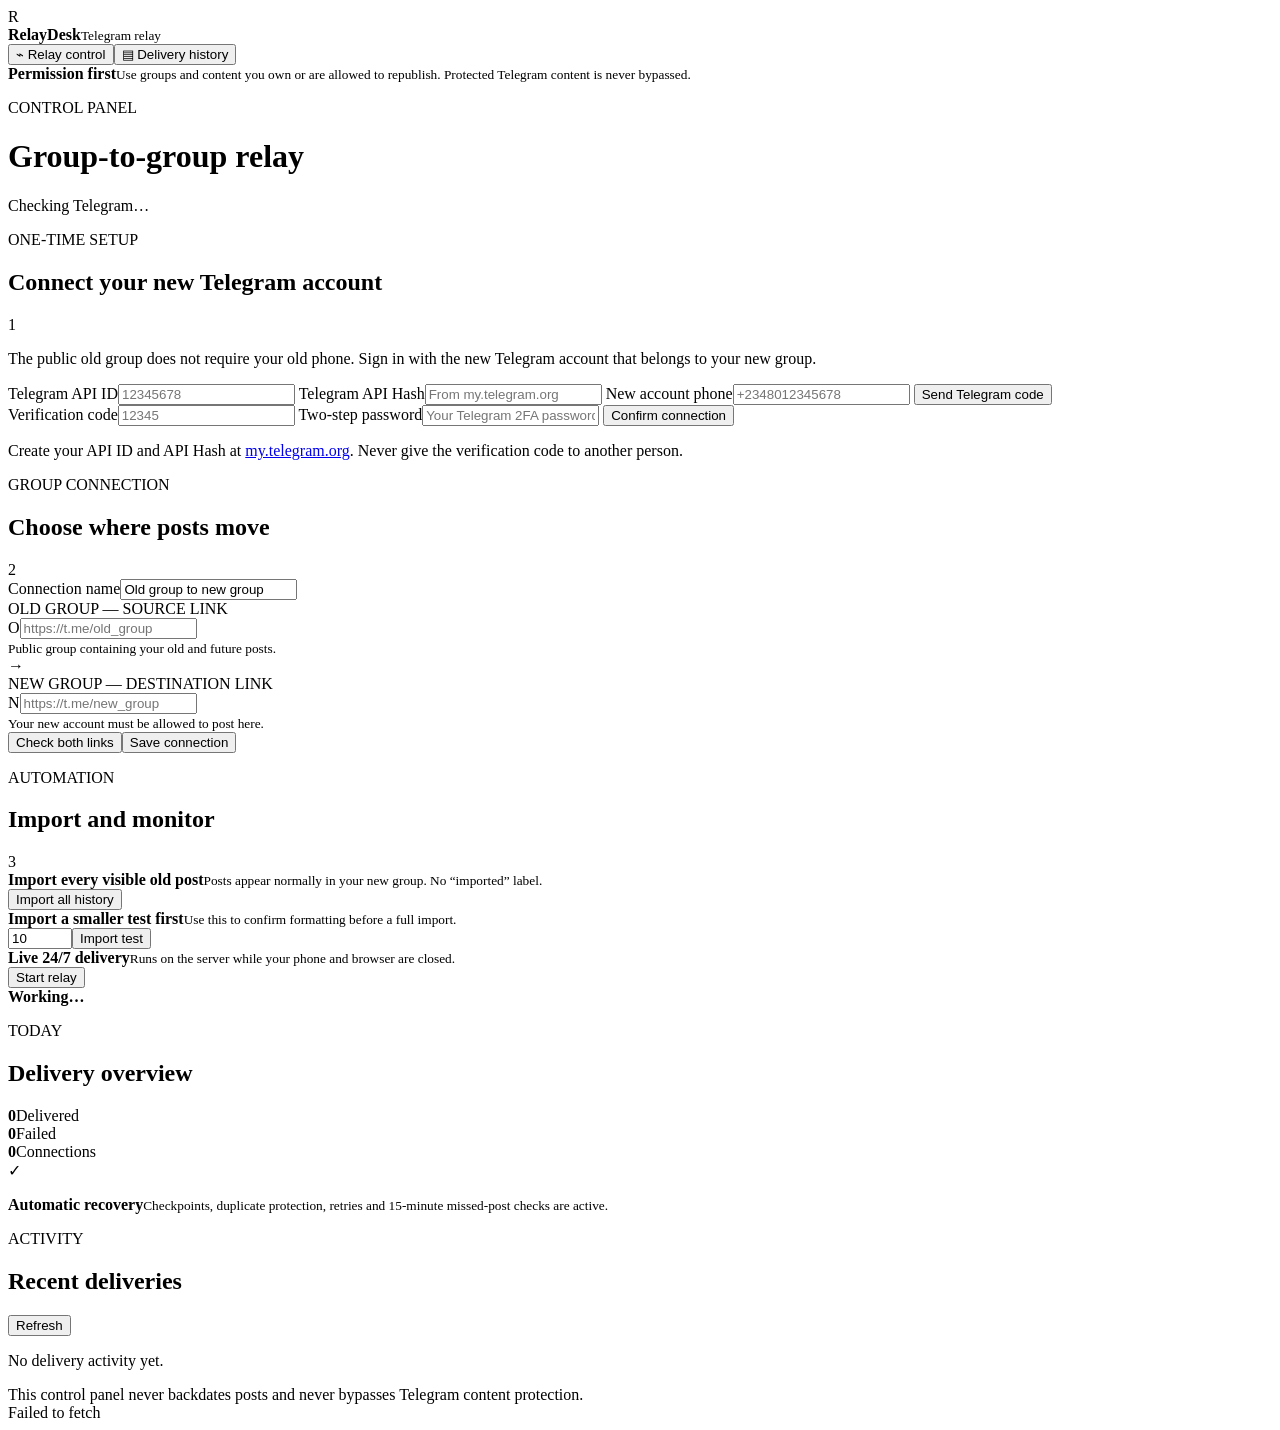
==== RelayDesk-Control-Panel-v1.0.1/index.html @ 2ec5c205 "Create index.html" ====
<!doctype html>
<html lang="en">
<head>
  <meta charset="utf-8">
  <meta name="viewport" content="width=device-width,initial-scale=1">
  <meta name="theme-color" content="#0b1119">
  <title>RelayDesk — Telegram Group Relay</title>
  <link rel="stylesheet" href="./styles.css">
</head>
<body>
  <div class="app">
    <aside>
      <div class="brand"><span>R</span><div><b>RelayDesk</b><small>Telegram relay</small></div></div>
      <nav><button class="active">⌁ Relay control</button><button onclick="document.querySelector('#activity').scrollIntoView()">▤ Delivery history</button></nav>
      <div class="guard"><b>Permission first</b><small>Use groups and content you own or are allowed to republish. Protected Telegram content is never bypassed.</small></div>
    </aside>
    <main>
      <header><div><p class="kicker">CONTROL PANEL</p><h1>Group-to-group relay</h1></div><div id="connectionBadge" class="badge"><i></i><span>Checking Telegram…</span></div></header>

      <section id="telegramSetup" class="card setup">
        <div class="section-head"><div><p class="kicker">ONE-TIME SETUP</p><h2>Connect your new Telegram account</h2></div><span class="number">1</span></div>
        <p class="note">The public old group does not require your old phone. Sign in with the new Telegram account that belongs to your new group.</p>
        <div class="form-grid credentials">
          <label>Telegram API ID<input id="apiId" inputmode="numeric" placeholder="12345678"></label>
          <label>Telegram API Hash<input id="apiHash" type="password" placeholder="From my.telegram.org"></label>
          <label>New account phone<input id="phone" inputmode="tel" placeholder="+2348012345678"></label>
          <button id="sendCode" class="primary">Send Telegram code</button>
        </div>
        <div id="verifyBox" class="verify hidden">
          <label>Verification code<input id="loginCode" inputmode="numeric" placeholder="12345"></label>
          <label id="passwordWrap" class="hidden">Two-step password<input id="twoFactor" type="password" placeholder="Your Telegram 2FA password"></label>
          <button id="confirmCode" class="primary">Confirm connection</button>
        </div>
        <p class="small">Create your API ID and API Hash at <a href="https://my.telegram.org" target="_blank" rel="noreferrer">my.telegram.org</a>. Never give the verification code to another person.</p>
      </section>

      <section class="card route">
        <div class="section-head"><div><p class="kicker">GROUP CONNECTION</p><h2>Choose where posts move</h2></div><span class="number">2</span></div>
        <label>Connection name<input id="relayName" value="Old group to new group"></label>
        <div class="route-grid">
          <div><label>OLD GROUP — SOURCE LINK</label><div class="link-input"><span class="avatar source">O</span><input id="sourceLink" placeholder="https://t.me/old_group"></div><small>Public group containing your old and future posts.</small></div>
          <div class="arrow">→</div>
          <div><label>NEW GROUP — DESTINATION LINK</label><div class="link-input"><span class="avatar destination">N</span><input id="destinationLink" placeholder="https://t.me/new_group"></div><small>Your new account must be allowed to post here.</small></div>
        </div>
        <div class="actions"><button id="checkLinks" class="secondary">Check both links</button><button id="saveRelay" class="primary">Save connection</button></div>
        <div id="pairResult" class="result hidden"></div>
      </section>

      <section class="dashboard-grid">
        <article class="card controls">
          <div class="section-head"><div><p class="kicker">AUTOMATION</p><h2>Import and monitor</h2></div><span class="number">3</span></div>
          <div class="row"><div><b>Import every visible old post</b><small>Posts appear normally in your new group. No “imported” label.</small></div><button id="importAll" class="secondary">Import all history</button></div>
          <div class="row"><div><b>Import a smaller test first</b><small>Use this to confirm formatting before a full import.</small></div><div class="inline"><input id="testCount" type="number" value="10" min="1" max="1000"><button id="importTest" class="secondary">Import test</button></div></div>
          <div class="row final"><div><b>Live 24/7 delivery</b><small>Runs on the server while your phone and browser are closed.</small></div><button id="toggleRelay" class="primary">Start relay</button></div>
          <div id="jobProgress" class="progress hidden"><span></span><b>Working…</b></div>
        </article>

        <article class="card overview">
          <p class="kicker">TODAY</p><h2>Delivery overview</h2>
          <div class="stats"><div><strong id="deliveredCount">0</strong><span>Delivered</span></div><div><strong id="failedCount">0</strong><span>Failed</span></div><div><strong id="relayCount">0</strong><span>Connections</span></div></div>
          <div class="promise"><span>✓</span><p><b>Automatic recovery</b><small>Checkpoints, duplicate protection, retries and 15-minute missed-post checks are active.</small></p></div>
        </article>
      </section>

      <section id="activity" class="card activity"><div class="section-head"><div><p class="kicker">ACTIVITY</p><h2>Recent deliveries</h2></div><button id="refresh" class="secondary">Refresh</button></div><div id="activityList" class="activity-list"><p class="empty">No delivery activity yet.</p></div></section>
      <footer>This control panel never backdates posts and never bypasses Telegram content protection.</footer>
    </main>
  </div>
  <div id="toast" class="toast"></div>
  <script src="./config.js"></script>
  <script src="./app.js"></script>
</body>
</html>
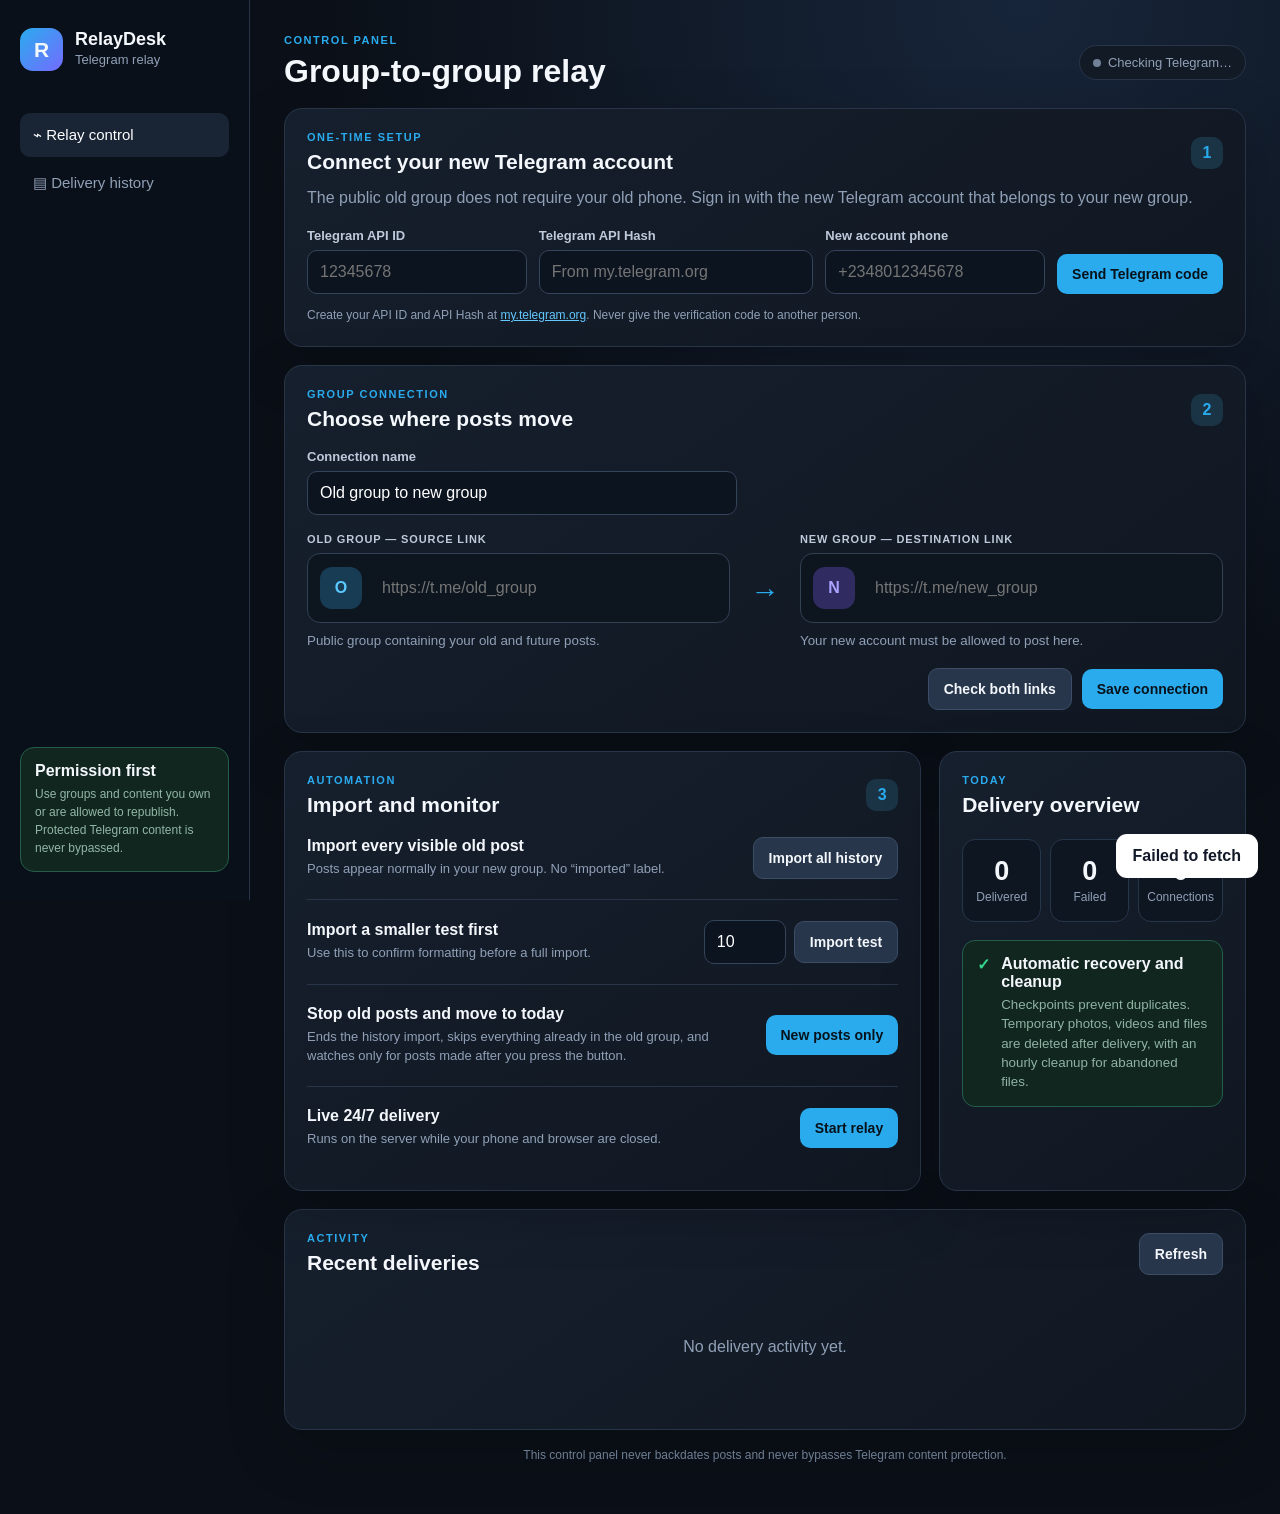
==== commit 11d3c0a9: "Add controls to stop history and monitor new posts" ====
--- a/RelayDesk-Control-Panel-v1.0.1/index.html
+++ b/RelayDesk-Control-Panel-v1.0.1/index.html
@@ -5,7 +5,7 @@
   <meta name="viewport" content="width=device-width,initial-scale=1">
   <meta name="theme-color" content="#0b1119">
   <title>RelayDesk — Telegram Group Relay</title>
-  <link rel="stylesheet" href="./styles.css">
+  <link rel="stylesheet" href="./styles.css?v=1.1.0">
 </head>
 <body>
   <div class="app">
@@ -51,6 +51,7 @@
           <div class="section-head"><div><p class="kicker">AUTOMATION</p><h2>Import and monitor</h2></div><span class="number">3</span></div>
           <div class="row"><div><b>Import every visible old post</b><small>Posts appear normally in your new group. No “imported” label.</small></div><button id="importAll" class="secondary">Import all history</button></div>
           <div class="row"><div><b>Import a smaller test first</b><small>Use this to confirm formatting before a full import.</small></div><div class="inline"><input id="testCount" type="number" value="10" min="1" max="1000"><button id="importTest" class="secondary">Import test</button></div></div>
+          <div class="row"><div><b>Stop old posts and move to today</b><small>Ends the history import, skips everything already in the old group, and watches only for posts made after you press the button.</small></div><div class="inline history-actions"><button id="cancelImport" class="secondary hidden">Stop old-post import</button><button id="newOnly" class="primary">New posts only</button></div></div>
           <div class="row final"><div><b>Live 24/7 delivery</b><small>Runs on the server while your phone and browser are closed.</small></div><button id="toggleRelay" class="primary">Start relay</button></div>
           <div id="jobProgress" class="progress hidden"><span></span><b>Working…</b></div>
         </article>
@@ -58,7 +59,7 @@
         <article class="card overview">
           <p class="kicker">TODAY</p><h2>Delivery overview</h2>
           <div class="stats"><div><strong id="deliveredCount">0</strong><span>Delivered</span></div><div><strong id="failedCount">0</strong><span>Failed</span></div><div><strong id="relayCount">0</strong><span>Connections</span></div></div>
-          <div class="promise"><span>✓</span><p><b>Automatic recovery</b><small>Checkpoints, duplicate protection, retries and 15-minute missed-post checks are active.</small></p></div>
+          <div class="promise"><span>✓</span><p><b>Automatic recovery and cleanup</b><small>Checkpoints prevent duplicates. Temporary photos, videos and files are deleted after delivery, with an hourly cleanup for abandoned files.</small></p></div>
         </article>
       </section>
 
@@ -67,7 +68,7 @@
     </main>
   </div>
   <div id="toast" class="toast"></div>
-  <script src="./config.js"></script>
-  <script src="./app.js"></script>
+  <script src="./config.js?v=1.1.0"></script>
+  <script src="./app.js?v=1.1.0"></script>
 </body>
 </html>
--- a/RelayDesk-Control-Panel-v1.0.1/styles.css
+++ b/RelayDesk-Control-Panel-v1.0.1/styles.css
@@ -0,0 +1 @@
+:root{--bg:#0b1018;--panel:#141c28;--panel2:#101722;--line:#283548;--text:#f4f7fb;--muted:#90a0b7;--blue:#2aabee;--green:#32d58b;--red:#ee7181;--purple:#746cff}*{box-sizing:border-box}html{scroll-behavior:smooth}body{margin:0;background:radial-gradient(circle at 80% 0,#17253a 0,transparent 38%),var(--bg);color:var(--text);font-family:Inter,-apple-system,BlinkMacSystemFont,"Segoe UI",sans-serif;min-height:100vh;font-size:16px}.app{display:grid;grid-template-columns:250px 1fr;min-height:100vh}aside{position:sticky;top:0;height:100vh;border-right:1px solid var(--line);padding:28px 20px;display:flex;flex-direction:column;background:#0b111ad9}.brand{display:flex;gap:12px;align-items:center;margin-bottom:38px}.brand>span{width:43px;height:43px;border-radius:13px;display:grid;place-items:center;background:linear-gradient(135deg,var(--blue),var(--purple));font-size:21px;font-weight:900}.brand div{display:flex;flex-direction:column}.brand b{font-size:18px}.brand small,.note,.small,.row small,.route-grid small{color:var(--muted);line-height:1.5}.brand small{font-size:13px}nav button{display:block;width:100%;border:0;background:transparent;color:var(--muted);font-size:15px;text-align:left;padding:13px;border-radius:10px;margin:4px 0;cursor:pointer}nav button.active,nav button:hover{background:#192435;color:white}.guard{margin-top:auto;border:1px solid #245e4b;background:#11261f;border-radius:14px;padding:14px;display:flex;flex-direction:column}.guard small{font-size:12px;color:#91b6a7;line-height:1.5;margin-top:5px}main{padding:34px;max-width:1400px;width:100%;margin:auto}header,.section-head,.actions,.row{display:flex;justify-content:space-between;align-items:center}.kicker{font-size:11px;letter-spacing:.14em;font-weight:900;color:var(--blue);margin:0 0 7px}h1,h2{margin:0}h1{font-size:32px}h2{font-size:21px}.badge{border:1px solid var(--line);background:#121a25;border-radius:99px;padding:9px 13px;color:var(--muted);font-size:13px}.badge i{display:inline-block;width:8px;height:8px;background:#708198;border-radius:50%;margin-right:7px}.badge.live i{background:var(--green);box-shadow:0 0 0 5px #32d58b18}.card{border:1px solid var(--line);background:linear-gradient(145deg,#161f2d,#101721);border-radius:18px;box-shadow:0 20px 60px #0003;padding:22px;margin-top:18px}.number{width:32px;height:32px;display:grid;place-items:center;border-radius:10px;background:#1a3446;color:var(--blue);font-weight:900}.note{margin:12px 0 18px}.form-grid{display:grid;grid-template-columns:1fr 1.25fr 1fr auto;gap:12px;align-items:end}label{display:block;font-size:13px;font-weight:700;color:#becadb}input{width:100%;margin-top:7px;background:#0c141f;border:1px solid #34445a;border-radius:10px;color:white;font-size:16px;padding:12px;outline:0}input:focus{border-color:var(--blue);box-shadow:0 0 0 3px #2aabee18}.primary,.secondary{border:0;border-radius:10px;padding:12px 15px;font-size:14px;font-weight:850;cursor:pointer;white-space:nowrap}.primary{background:var(--blue);color:#07121b}.primary.danger{background:var(--red);color:white}.secondary{background:#27364b;color:#f4f7fb;border:1px solid #3b4d67}.small{font-size:12px;margin-bottom:0}.small a{color:#63c8ff}.verify{display:grid;grid-template-columns:1fr 1fr auto;gap:12px;align-items:end;padding:15px;margin-top:15px;border-radius:13px;background:#0e1621;border:1px solid #29384c}.hidden{display:none!important}.route>label{max-width:430px;margin-top:18px}.route-grid{display:grid;grid-template-columns:1fr 70px 1fr;align-items:center;margin-top:18px}.route-grid>div>label{font-size:11px;letter-spacing:.08em}.link-input{height:70px;display:flex;align-items:center;gap:12px;padding:12px;margin:8px 0;background:#0d151f;border:1px solid #314055;border-radius:13px}.link-input input{margin:0;border:0;padding:8px;background:transparent;box-shadow:none}.avatar{width:42px;height:42px;border-radius:12px;display:grid;place-items:center;font-weight:900;flex:0 0 auto}.avatar.source{background:#173c53;color:#5bc8ff}.avatar.destination{background:#302c62;color:#aaa3ff}.arrow{text-align:center;color:var(--blue);font-size:29px}.actions{justify-content:flex-end;gap:10px;margin-top:17px}.result{margin-top:14px;border-radius:11px;padding:12px;background:#123128;color:#9defc6}.dashboard-grid{display:grid;grid-template-columns:1.35fr .65fr;gap:18px}.row{padding:20px 0;border-bottom:1px solid var(--line);gap:16px}.row>div:first-child{display:flex;flex-direction:column}.row small{font-size:13px;margin-top:4px}.row.final{border-bottom:0}.inline{display:flex;gap:8px;align-items:center}.inline input{width:82px;margin:0}.history-actions{flex-wrap:wrap;justify-content:flex-end}.stats{display:grid;grid-template-columns:repeat(3,1fr);gap:9px;margin-top:22px}.stats div{background:#0e1621;border:1px solid #26364a;border-radius:13px;padding:16px 8px;text-align:center}.stats strong{display:block;font-size:27px}.stats span{color:var(--muted);font-size:12px}.promise{display:flex;gap:11px;align-items:flex-start;margin-top:18px;background:#10261f;border:1px solid #245e4b;border-radius:13px;padding:14px}.promise>span{color:var(--green);font-weight:900}.promise p{margin:0;display:flex;flex-direction:column}.promise small{color:#8fb2a4;line-height:1.45;margin-top:4px}.progress{min-height:44px;border-radius:11px;background:#111c28;display:flex;align-items:center;gap:10px;padding:11px 13px;margin-top:8px}.progress span{width:17px;height:17px;flex:0 0 auto;border:2px solid #385269;border-top-color:var(--blue);border-radius:50%;animation:spin .7s linear infinite}@keyframes spin{to{transform:rotate(360deg)}}.activity-list{margin-top:12px;max-height:420px;overflow:auto}.activity-item{display:grid;grid-template-columns:42px 1fr auto;gap:11px;align-items:center;padding:12px 2px;border-bottom:1px solid var(--line)}.activity-item .type{width:40px;height:40px;display:grid;place-items:center;background:#1c2b3d;border-radius:11px}.activity-item p{margin:0;display:flex;flex-direction:column}.activity-item small,.empty{color:var(--muted)}.activity-item time{font-size:12px;color:var(--muted)}.activity-item.ok time{color:var(--green)}.activity-item.fail time{color:var(--red)}.empty{text-align:center;padding:35px}.toast{position:fixed;right:22px;bottom:22px;max-width:390px;background:white;color:#111827;border-radius:11px;padding:13px 17px;font-weight:750;opacity:0;transform:translateY(10px);transition:.2s;pointer-events:none;z-index:30}.toast.show{opacity:1;transform:none}footer{text-align:center;color:#6e7e94;font-size:12px;padding:18px}@media(max-width:900px){.app{display:block}aside{display:none}main{padding:20px 14px}header{align-items:flex-end;gap:12px}h1{font-size:27px}.form-grid,.verify{grid-template-columns:1fr}.route-grid{grid-template-columns:1fr}.arrow{transform:rotate(90deg);height:36px}.dashboard-grid{grid-template-columns:1fr}.row{align-items:flex-start;flex-direction:column}.row>button,.row>.inline{width:100%}.row>.inline button{flex:1}.actions{flex-wrap:wrap}.actions button{flex:1}.card{padding:18px}.badge{font-size:12px}.credentials button{width:100%}}
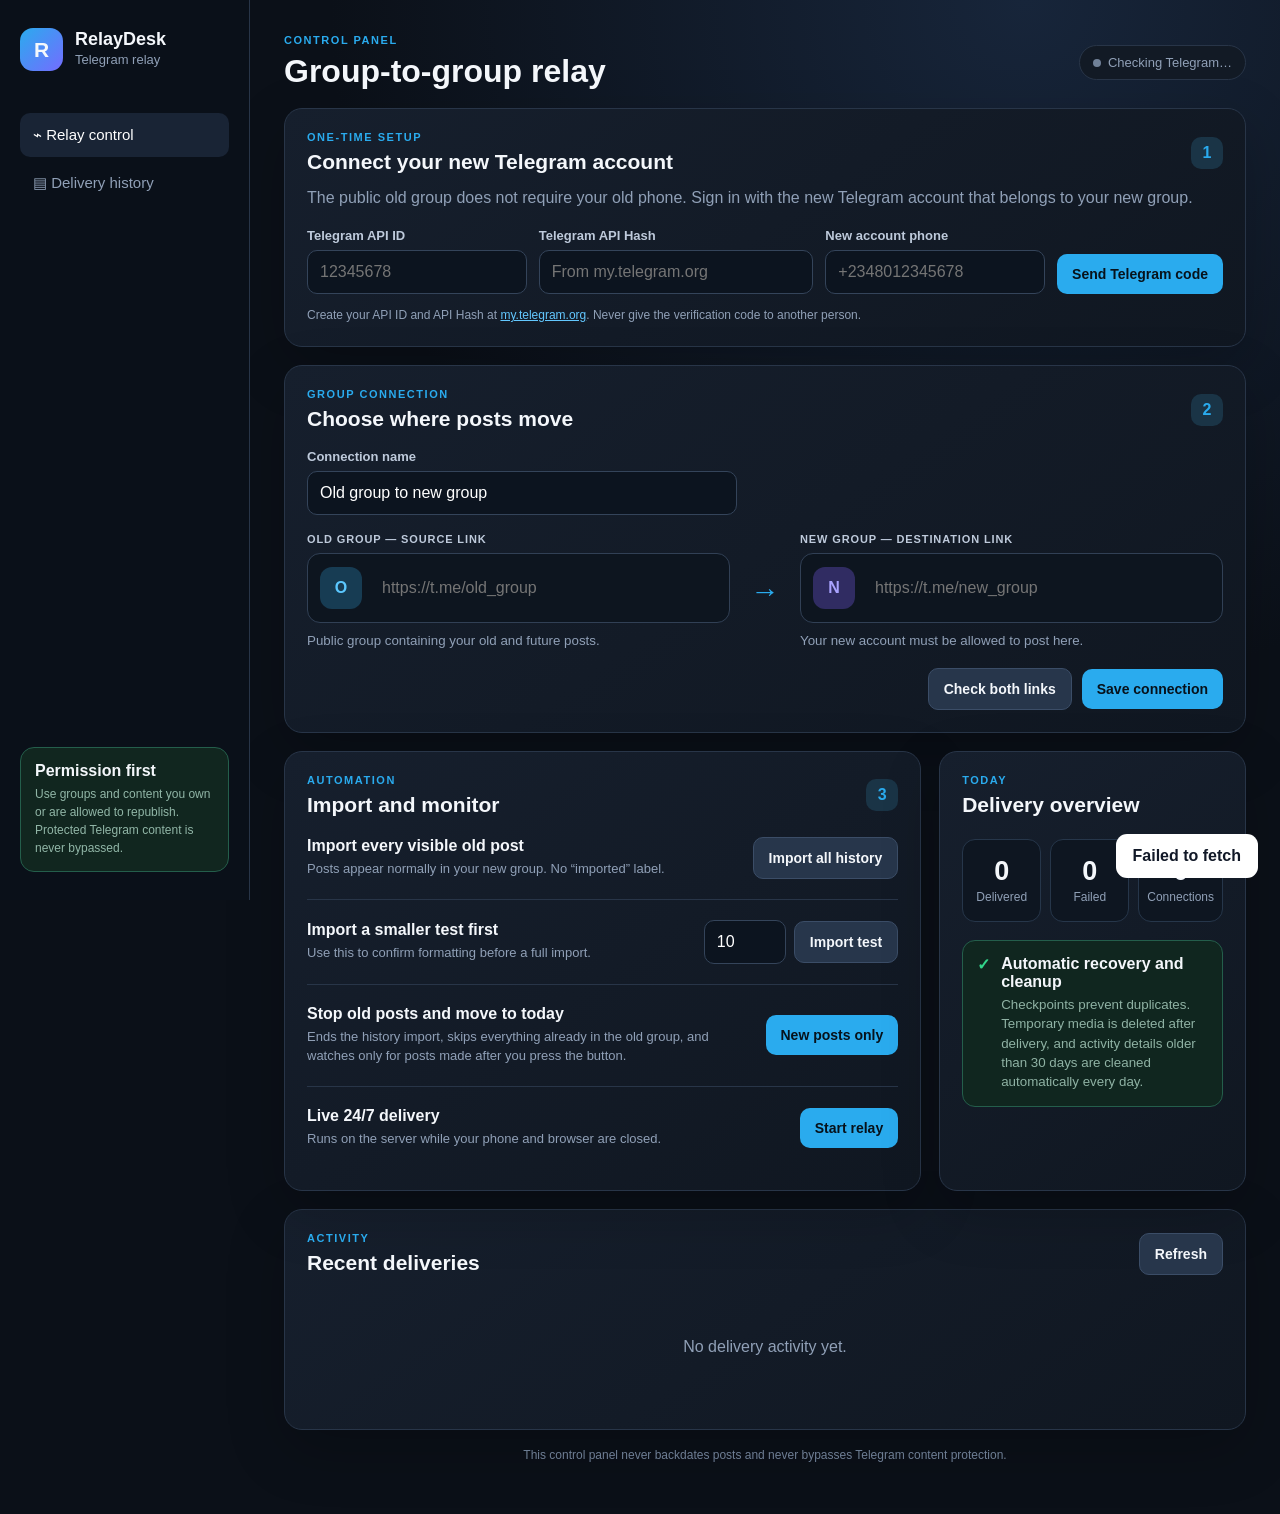
==== commit 9fa4f78b: "Explain automatic daily cleanup" ====
--- a/RelayDesk-Control-Panel-v1.0.1/index.html
+++ b/RelayDesk-Control-Panel-v1.0.1/index.html
@@ -59,7 +59,7 @@
         <article class="card overview">
           <p class="kicker">TODAY</p><h2>Delivery overview</h2>
           <div class="stats"><div><strong id="deliveredCount">0</strong><span>Delivered</span></div><div><strong id="failedCount">0</strong><span>Failed</span></div><div><strong id="relayCount">0</strong><span>Connections</span></div></div>
-          <div class="promise"><span>✓</span><p><b>Automatic recovery and cleanup</b><small>Checkpoints prevent duplicates. Temporary photos, videos and files are deleted after delivery, with an hourly cleanup for abandoned files.</small></p></div>
+          <div class="promise"><span>✓</span><p><b>Automatic recovery and cleanup</b><small>Checkpoints prevent duplicates. Temporary media is deleted after delivery, and activity details older than 30 days are cleaned automatically every day.</small></p></div>
         </article>
       </section>
 
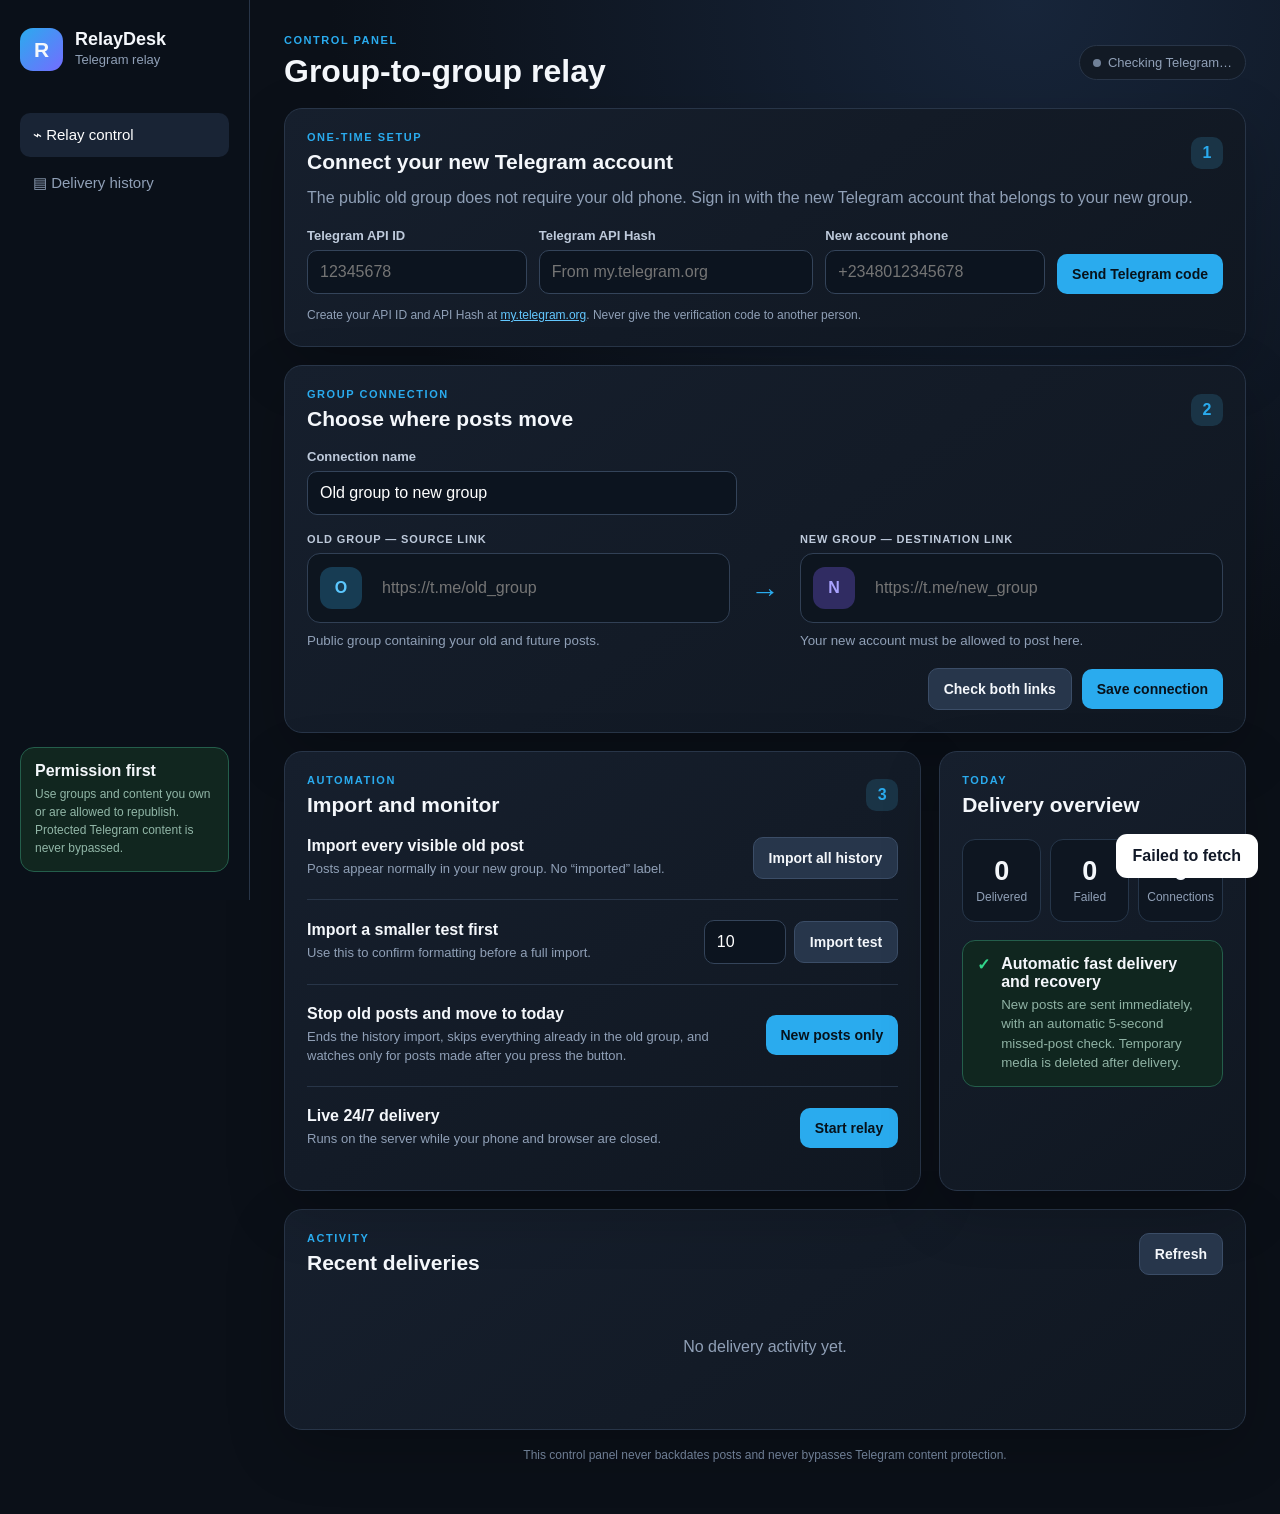
==== commit a0c1e7c1: "Show automatic five-second relay recovery" ====
--- a/RelayDesk-Control-Panel-v1.0.1/index.html
+++ b/RelayDesk-Control-Panel-v1.0.1/index.html
@@ -59,7 +59,7 @@
         <article class="card overview">
           <p class="kicker">TODAY</p><h2>Delivery overview</h2>
           <div class="stats"><div><strong id="deliveredCount">0</strong><span>Delivered</span></div><div><strong id="failedCount">0</strong><span>Failed</span></div><div><strong id="relayCount">0</strong><span>Connections</span></div></div>
-          <div class="promise"><span>✓</span><p><b>Automatic recovery and cleanup</b><small>Checkpoints prevent duplicates. Temporary media is deleted after delivery, and activity details older than 30 days are cleaned automatically every day.</small></p></div>
+          <div class="promise"><span>✓</span><p><b>Automatic fast delivery and recovery</b><small>New posts are sent immediately, with an automatic 5-second missed-post check. Temporary media is deleted after delivery.</small></p></div>
         </article>
       </section>
 
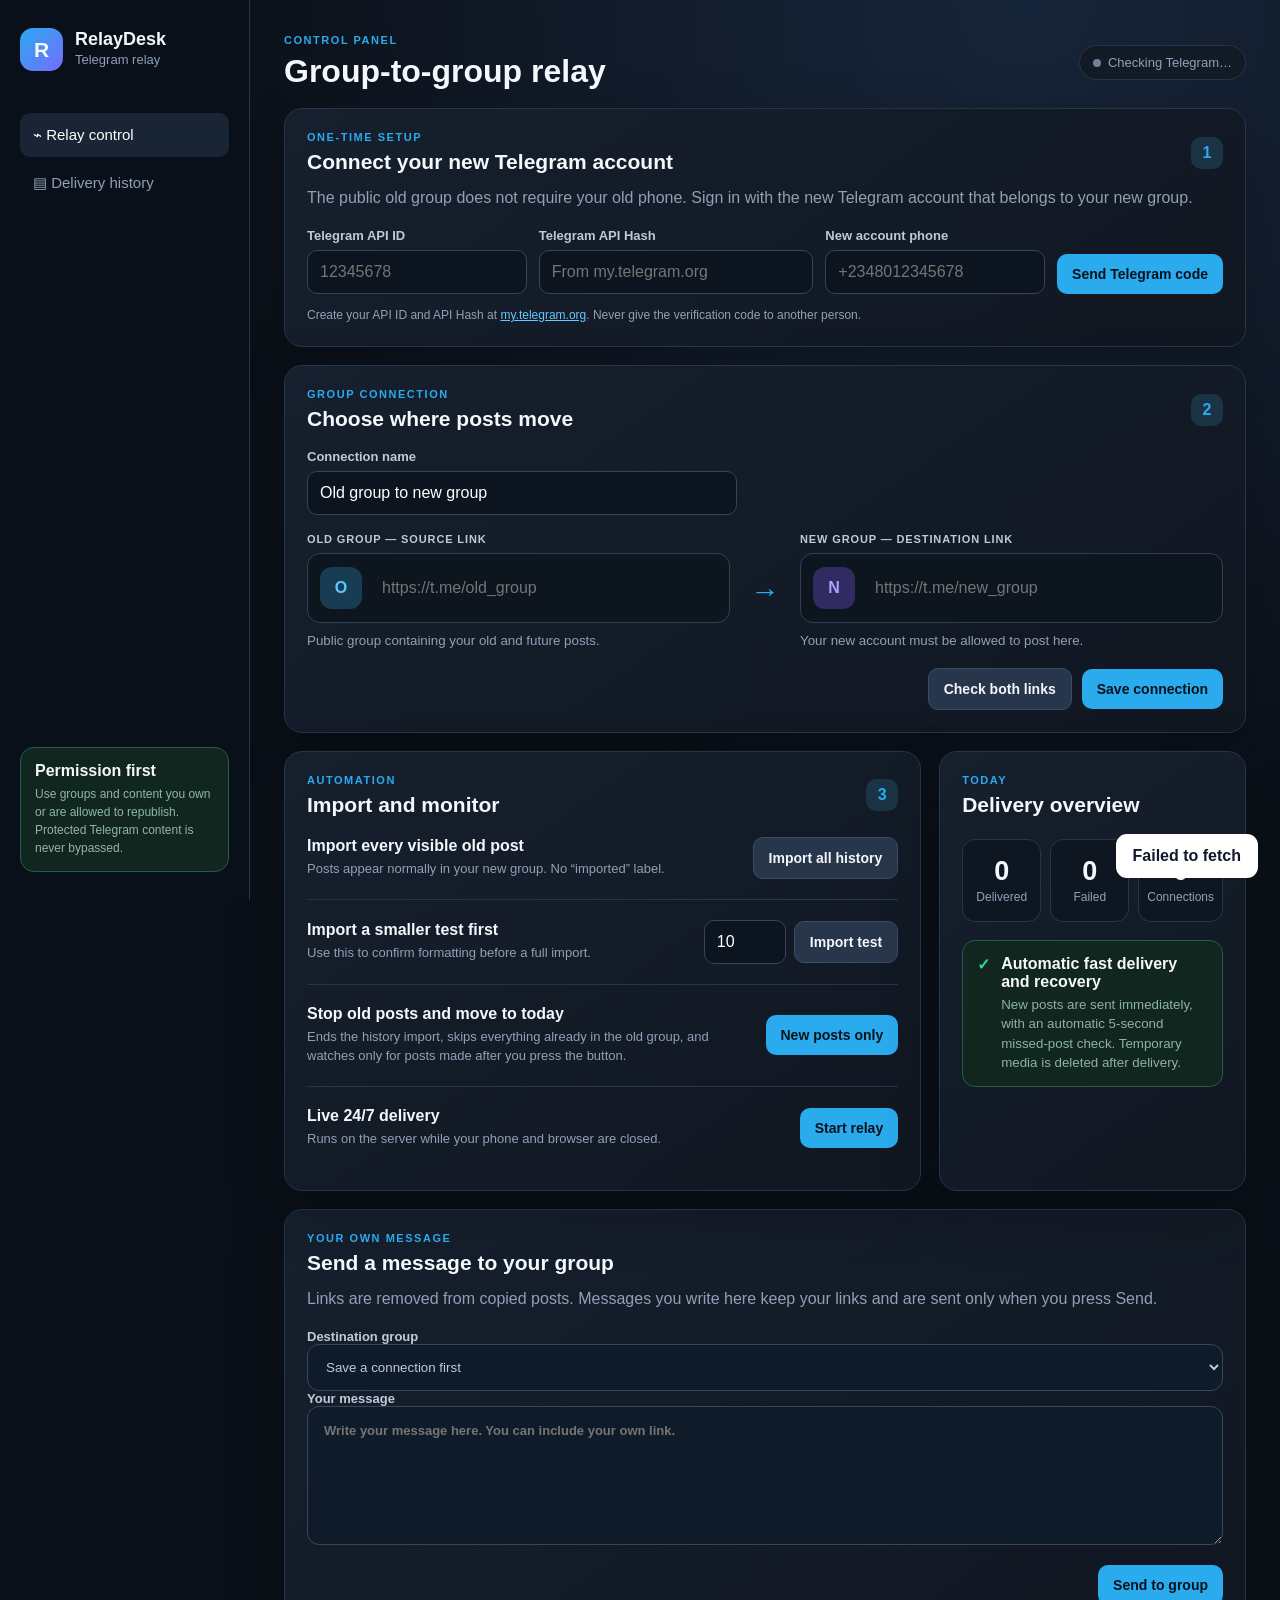
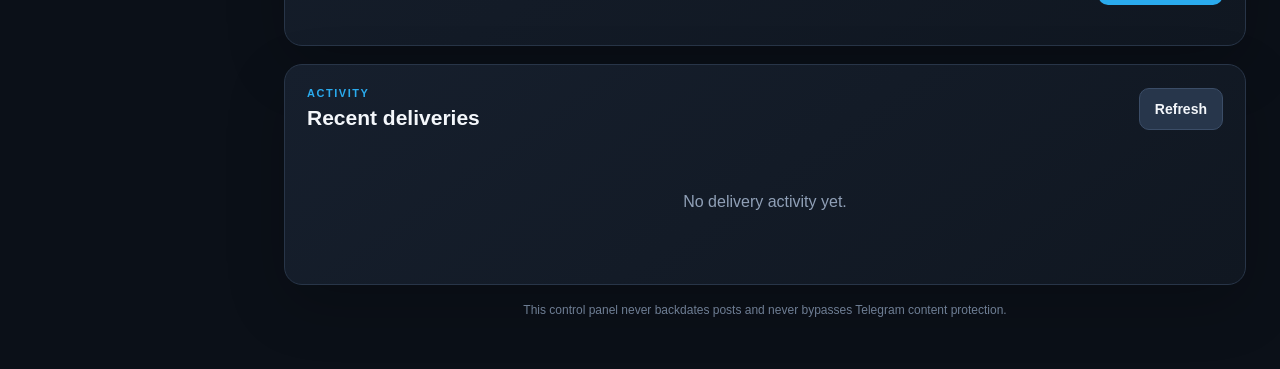
==== commit 71f9cc53: "Add owner message composer with destination selector" ====
--- a/RelayDesk-Control-Panel-v1.0.1/index.html
+++ b/RelayDesk-Control-Panel-v1.0.1/index.html
@@ -5,7 +5,7 @@
   <meta name="viewport" content="width=device-width,initial-scale=1">
   <meta name="theme-color" content="#0b1119">
   <title>RelayDesk — Telegram Group Relay</title>
-  <link rel="stylesheet" href="./styles.css?v=1.1.0">
+  <link rel="stylesheet" href="./styles.css?v=1.2.0">
 </head>
 <body>
   <div class="app">
@@ -63,12 +63,21 @@
         </article>
       </section>
 
+      <section class="card" id="ownerComposer">
+        <p class="kicker">YOUR OWN MESSAGE</p><h2>Send a message to your group</h2>
+        <p class="note">Links are removed from copied posts. Messages you write here keep your links and are sent only when you press Send.</p>
+        <label>Destination group<select id="messageDestination" style="width:100%;padding:14px;background:#101b29;color:inherit;border:1px solid #35465e;border-radius:12px"><option value="">Save a connection first</option></select></label>
+        <label>Your message<textarea id="ownerMessage" rows="7" maxlength="4096" placeholder="Write your message here. You can include your own link." style="width:100%;box-sizing:border-box;padding:16px;background:#101b29;color:inherit;border:1px solid #35465e;border-radius:12px;font:inherit;resize:vertical"></textarea></label>
+        <div class="actions"><button id="sendOwnerMessage" class="primary">Send to group</button></div>
+        <p id="ownerMessageStatus" class="note" role="status"></p>
+      </section>
+
       <section id="activity" class="card activity"><div class="section-head"><div><p class="kicker">ACTIVITY</p><h2>Recent deliveries</h2></div><button id="refresh" class="secondary">Refresh</button></div><div id="activityList" class="activity-list"><p class="empty">No delivery activity yet.</p></div></section>
       <footer>This control panel never backdates posts and never bypasses Telegram content protection.</footer>
     </main>
   </div>
   <div id="toast" class="toast"></div>
-  <script src="./config.js?v=1.1.0"></script>
-  <script src="./app.js?v=1.1.0"></script>
+  <script src="./config.js?v=1.2.0"></script>
+  <script src="./app.js?v=1.2.0"></script>
 </body>
 </html>
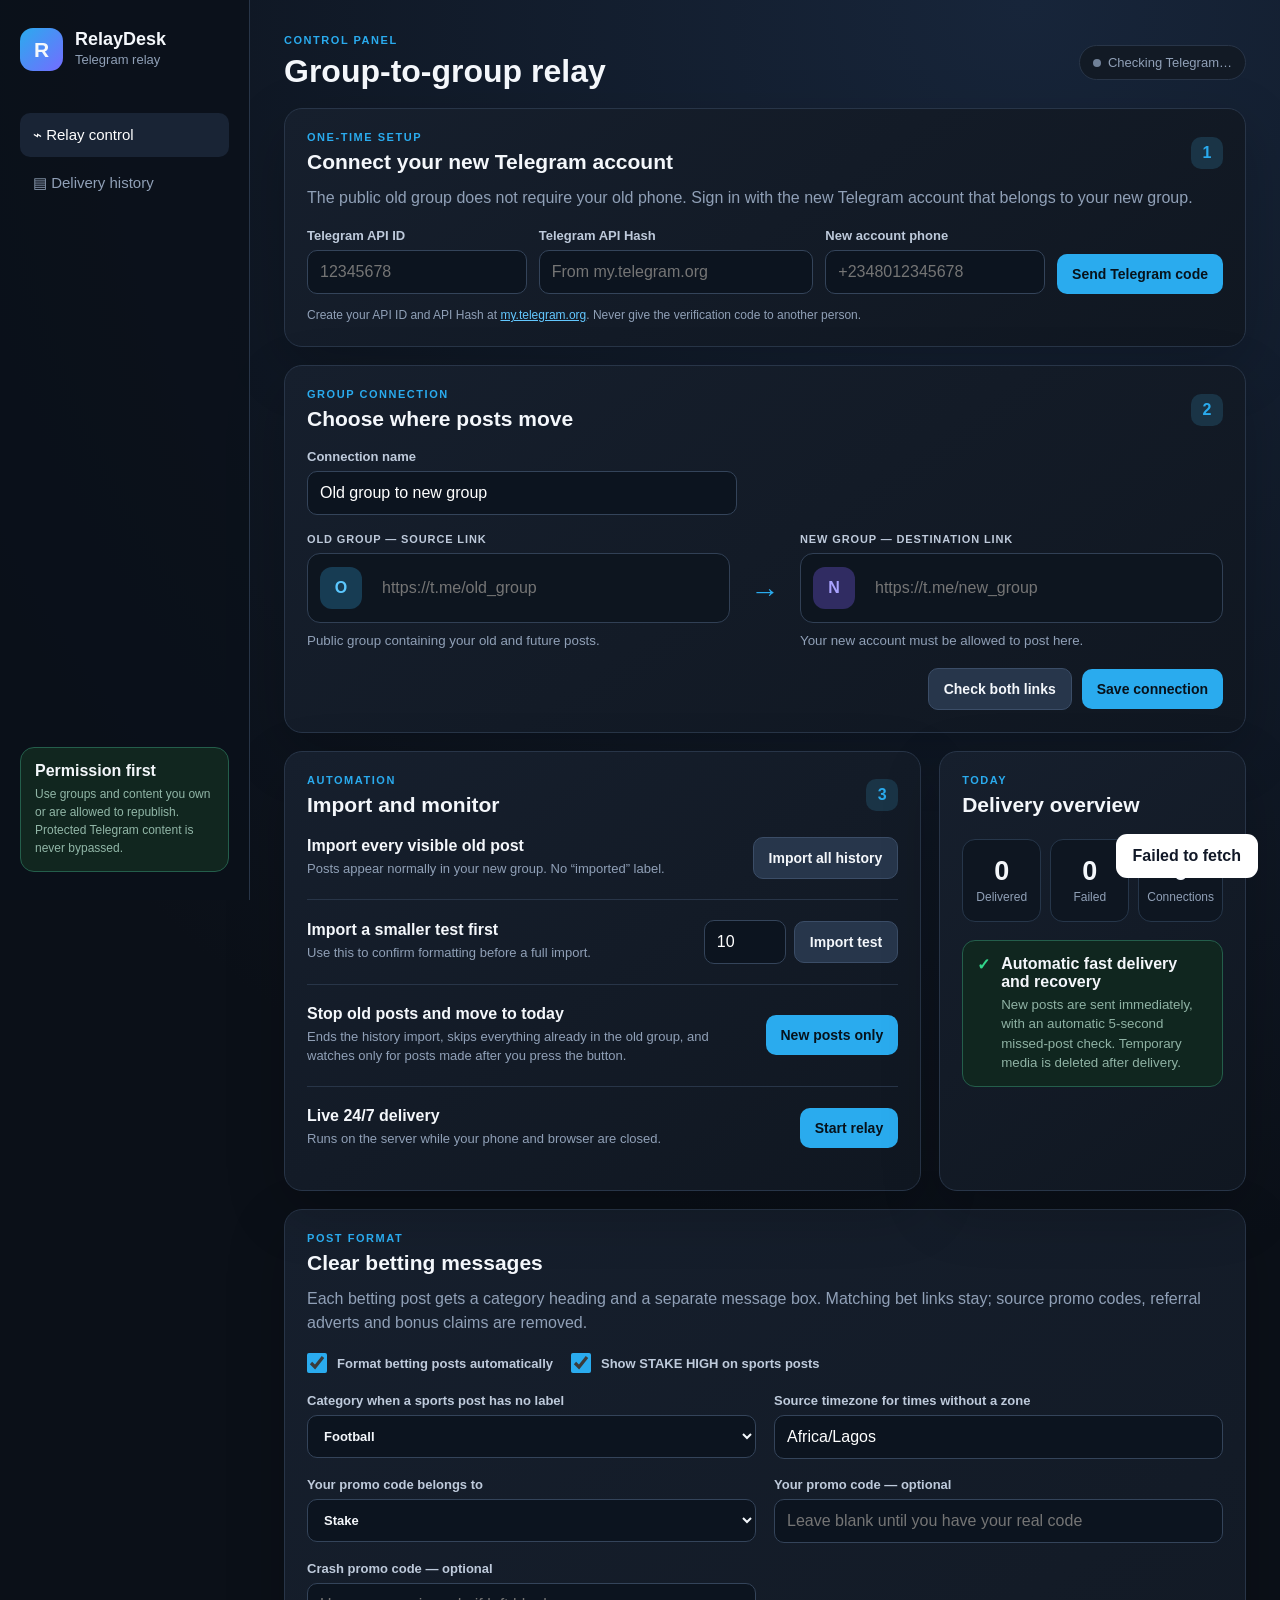
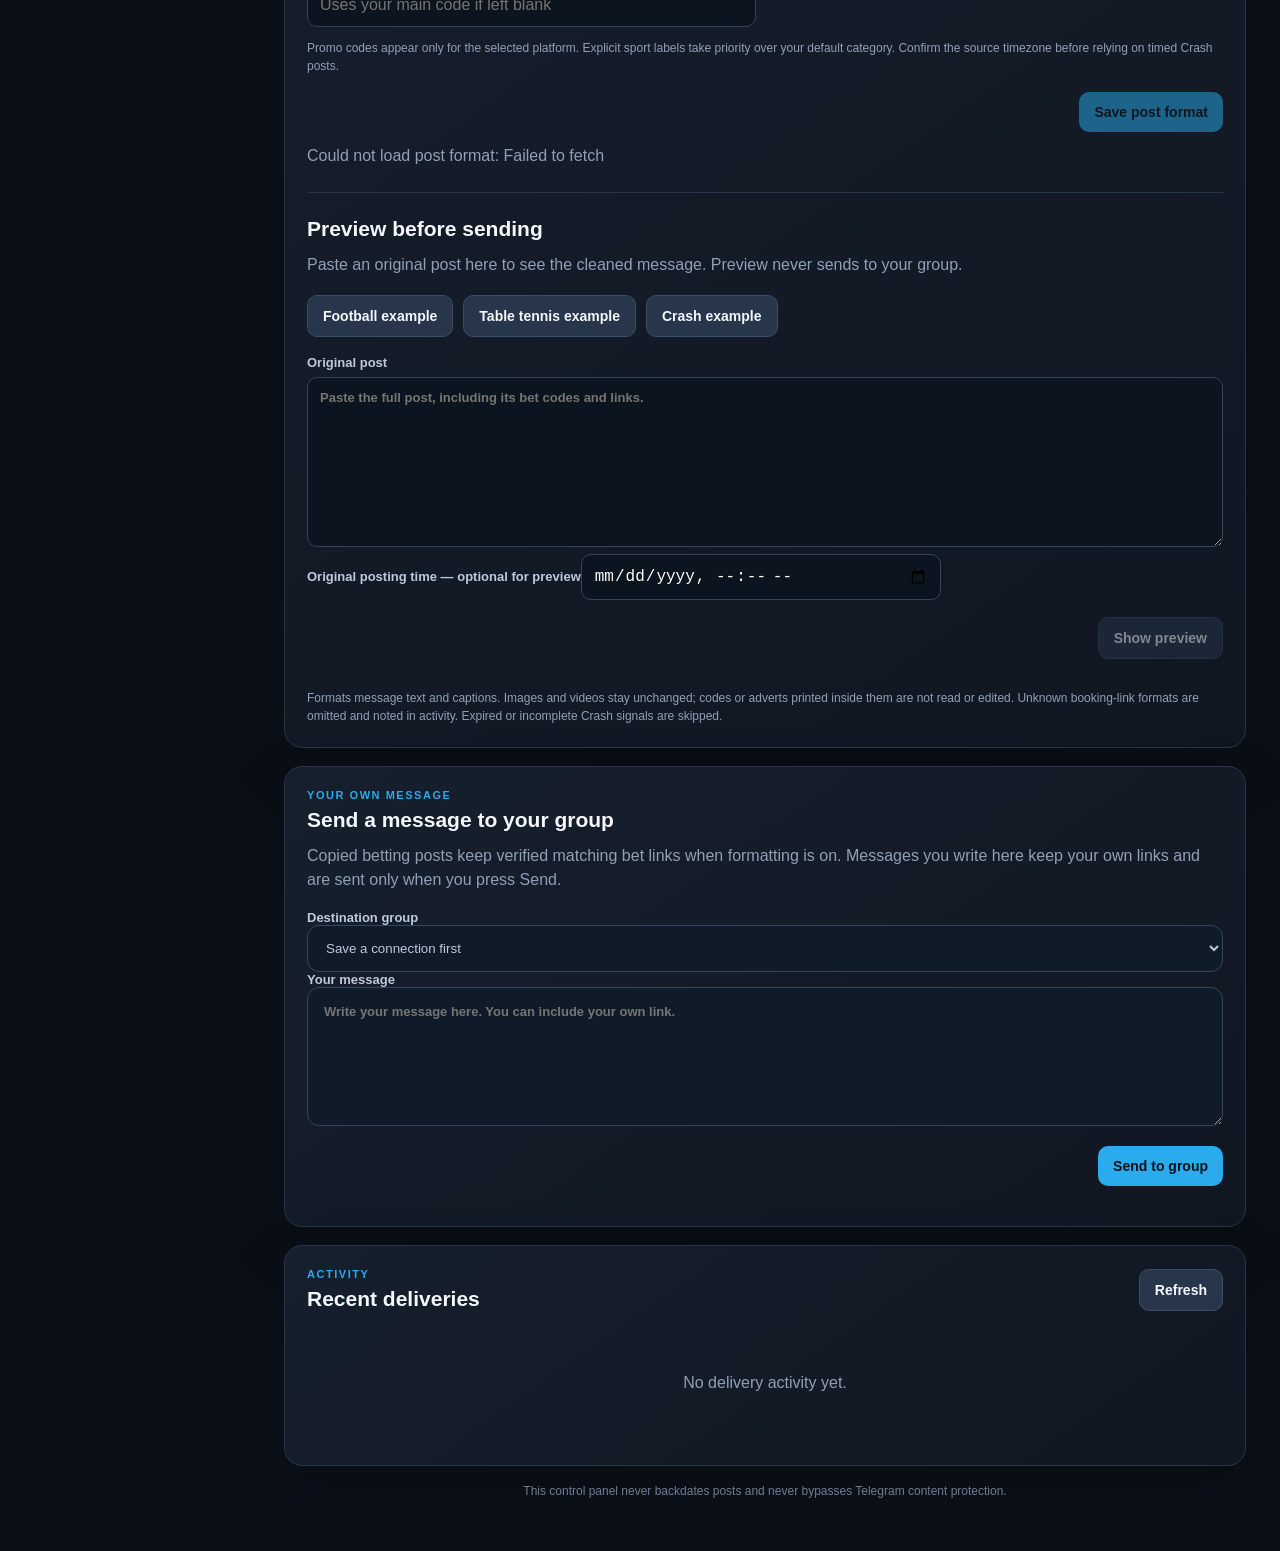
==== commit 37436f68: "Add post preview and owner promo settings" ====
--- a/RelayDesk-Control-Panel-v1.0.1/index.html
+++ b/RelayDesk-Control-Panel-v1.0.1/index.html
@@ -5,7 +5,7 @@
   <meta name="viewport" content="width=device-width,initial-scale=1">
   <meta name="theme-color" content="#0b1119">
   <title>RelayDesk — Telegram Group Relay</title>
-  <link rel="stylesheet" href="./styles.css?v=1.2.0">
+  <link rel="stylesheet" href="./styles.css?v=1.3.0">
 </head>
 <body>
   <div class="app">
@@ -63,9 +63,38 @@
         </article>
       </section>
 
+      <section class="card" id="postFormat">
+        <p class="kicker">POST FORMAT</p><h2>Clear betting messages</h2>
+        <p class="note">Each betting post gets a category heading and a separate message box. Matching bet links stay; source promo codes, referral adverts and bonus claims are removed.</p>
+        <div class="format-switches">
+          <label><input id="formatEnabled" type="checkbox" checked> Format betting posts automatically</label>
+          <label><input id="formatStakeHigh" type="checkbox" checked> Show STAKE HIGH on sports posts</label>
+        </div>
+        <div class="format-grid">
+          <label>Category when a sports post has no label<select id="formatSport"><option value="football">Football</option><option value="table_tennis">Table tennis</option><option value="basketball">Basketball</option><option value="tennis">Tennis</option><option value="betting">General betting</option></select></label>
+          <label>Source timezone for times without a zone<input id="formatTimezone" value="Africa/Lagos" placeholder="Africa/Lagos"></label>
+          <label>Your promo code belongs to<select id="promoPlatform"><option>Stake</option><option>SportyBet</option><option>Bet9ja</option><option>BetKing</option><option>Betway</option><option>1xBet</option></select></label>
+          <label>Your promo code — optional<input id="promoCode" maxlength="50" placeholder="Leave blank until you have your real code" autocomplete="off"></label>
+          <label>Crash promo code — optional<input id="crashPromoCode" maxlength="50" placeholder="Uses your main code if left blank" autocomplete="off"></label>
+        </div>
+        <p class="small">Promo codes appear only for the selected platform. Explicit sport labels take priority over your default category. Confirm the source timezone before relying on timed Crash posts.</p>
+        <div class="actions"><button id="savePostFormat" class="primary" disabled>Save post format</button></div>
+        <p id="formatStatus" class="note" role="status">Loading format settings…</p>
+        <hr class="format-divider">
+        <h2>Preview before sending</h2>
+        <p class="note">Paste an original post here to see the cleaned message. Preview never sends to your group.</p>
+        <div class="actions example-actions"><button class="secondary" data-format-example="football">Football example</button><button class="secondary" data-format-example="table_tennis">Table tennis example</button><button class="secondary" data-format-example="crash">Crash example</button></div>
+        <label>Original post<textarea id="formatSource" rows="7" maxlength="20000" placeholder="Paste the full post, including its bet codes and links."></textarea></label>
+        <label>Original posting time — optional for preview<input id="formatPostedAt" type="datetime-local"></label>
+        <div class="actions"><button id="previewPostFormat" class="secondary" disabled>Show preview</button></div>
+        <div id="formatWarnings" class="note" role="status"></div>
+        <div id="formatPreview" class="format-preview" aria-live="polite"></div>
+        <p class="small">Formats message text and captions. Images and videos stay unchanged; codes or adverts printed inside them are not read or edited. Unknown booking-link formats are omitted and noted in activity. Expired or incomplete Crash signals are skipped.</p>
+      </section>
+
       <section class="card" id="ownerComposer">
         <p class="kicker">YOUR OWN MESSAGE</p><h2>Send a message to your group</h2>
-        <p class="note">Links are removed from copied posts. Messages you write here keep your links and are sent only when you press Send.</p>
+        <p class="note">Copied betting posts keep verified matching bet links when formatting is on. Messages you write here keep your own links and are sent only when you press Send.</p>
         <label>Destination group<select id="messageDestination" style="width:100%;padding:14px;background:#101b29;color:inherit;border:1px solid #35465e;border-radius:12px"><option value="">Save a connection first</option></select></label>
         <label>Your message<textarea id="ownerMessage" rows="7" maxlength="4096" placeholder="Write your message here. You can include your own link." style="width:100%;box-sizing:border-box;padding:16px;background:#101b29;color:inherit;border:1px solid #35465e;border-radius:12px;font:inherit;resize:vertical"></textarea></label>
         <div class="actions"><button id="sendOwnerMessage" class="primary">Send to group</button></div>
@@ -77,7 +106,7 @@
     </main>
   </div>
   <div id="toast" class="toast"></div>
-  <script src="./config.js?v=1.2.0"></script>
-  <script src="./app.js?v=1.2.0"></script>
+  <script src="./config.js?v=1.3.0"></script>
+  <script src="./app.js?v=1.3.0"></script>
 </body>
 </html>
--- a/RelayDesk-Control-Panel-v1.0.1/styles.css
+++ b/RelayDesk-Control-Panel-v1.0.1/styles.css
@@ -1 +1,3 @@
 :root{--bg:#0b1018;--panel:#141c28;--panel2:#101722;--line:#283548;--text:#f4f7fb;--muted:#90a0b7;--blue:#2aabee;--green:#32d58b;--red:#ee7181;--purple:#746cff}*{box-sizing:border-box}html{scroll-behavior:smooth}body{margin:0;background:radial-gradient(circle at 80% 0,#17253a 0,transparent 38%),var(--bg);color:var(--text);font-family:Inter,-apple-system,BlinkMacSystemFont,"Segoe UI",sans-serif;min-height:100vh;font-size:16px}.app{display:grid;grid-template-columns:250px 1fr;min-height:100vh}aside{position:sticky;top:0;height:100vh;border-right:1px solid var(--line);padding:28px 20px;display:flex;flex-direction:column;background:#0b111ad9}.brand{display:flex;gap:12px;align-items:center;margin-bottom:38px}.brand>span{width:43px;height:43px;border-radius:13px;display:grid;place-items:center;background:linear-gradient(135deg,var(--blue),var(--purple));font-size:21px;font-weight:900}.brand div{display:flex;flex-direction:column}.brand b{font-size:18px}.brand small,.note,.small,.row small,.route-grid small{color:var(--muted);line-height:1.5}.brand small{font-size:13px}nav button{display:block;width:100%;border:0;background:transparent;color:var(--muted);font-size:15px;text-align:left;padding:13px;border-radius:10px;margin:4px 0;cursor:pointer}nav button.active,nav button:hover{background:#192435;color:white}.guard{margin-top:auto;border:1px solid #245e4b;background:#11261f;border-radius:14px;padding:14px;display:flex;flex-direction:column}.guard small{font-size:12px;color:#91b6a7;line-height:1.5;margin-top:5px}main{padding:34px;max-width:1400px;width:100%;margin:auto}header,.section-head,.actions,.row{display:flex;justify-content:space-between;align-items:center}.kicker{font-size:11px;letter-spacing:.14em;font-weight:900;color:var(--blue);margin:0 0 7px}h1,h2{margin:0}h1{font-size:32px}h2{font-size:21px}.badge{border:1px solid var(--line);background:#121a25;border-radius:99px;padding:9px 13px;color:var(--muted);font-size:13px}.badge i{display:inline-block;width:8px;height:8px;background:#708198;border-radius:50%;margin-right:7px}.badge.live i{background:var(--green);box-shadow:0 0 0 5px #32d58b18}.card{border:1px solid var(--line);background:linear-gradient(145deg,#161f2d,#101721);border-radius:18px;box-shadow:0 20px 60px #0003;padding:22px;margin-top:18px}.number{width:32px;height:32px;display:grid;place-items:center;border-radius:10px;background:#1a3446;color:var(--blue);font-weight:900}.note{margin:12px 0 18px}.form-grid{display:grid;grid-template-columns:1fr 1.25fr 1fr auto;gap:12px;align-items:end}label{display:block;font-size:13px;font-weight:700;color:#becadb}input{width:100%;margin-top:7px;background:#0c141f;border:1px solid #34445a;border-radius:10px;color:white;font-size:16px;padding:12px;outline:0}input:focus{border-color:var(--blue);box-shadow:0 0 0 3px #2aabee18}.primary,.secondary{border:0;border-radius:10px;padding:12px 15px;font-size:14px;font-weight:850;cursor:pointer;white-space:nowrap}.primary{background:var(--blue);color:#07121b}.primary.danger{background:var(--red);color:white}.secondary{background:#27364b;color:#f4f7fb;border:1px solid #3b4d67}.small{font-size:12px;margin-bottom:0}.small a{color:#63c8ff}.verify{display:grid;grid-template-columns:1fr 1fr auto;gap:12px;align-items:end;padding:15px;margin-top:15px;border-radius:13px;background:#0e1621;border:1px solid #29384c}.hidden{display:none!important}.route>label{max-width:430px;margin-top:18px}.route-grid{display:grid;grid-template-columns:1fr 70px 1fr;align-items:center;margin-top:18px}.route-grid>div>label{font-size:11px;letter-spacing:.08em}.link-input{height:70px;display:flex;align-items:center;gap:12px;padding:12px;margin:8px 0;background:#0d151f;border:1px solid #314055;border-radius:13px}.link-input input{margin:0;border:0;padding:8px;background:transparent;box-shadow:none}.avatar{width:42px;height:42px;border-radius:12px;display:grid;place-items:center;font-weight:900;flex:0 0 auto}.avatar.source{background:#173c53;color:#5bc8ff}.avatar.destination{background:#302c62;color:#aaa3ff}.arrow{text-align:center;color:var(--blue);font-size:29px}.actions{justify-content:flex-end;gap:10px;margin-top:17px}.result{margin-top:14px;border-radius:11px;padding:12px;background:#123128;color:#9defc6}.dashboard-grid{display:grid;grid-template-columns:1.35fr .65fr;gap:18px}.row{padding:20px 0;border-bottom:1px solid var(--line);gap:16px}.row>div:first-child{display:flex;flex-direction:column}.row small{font-size:13px;margin-top:4px}.row.final{border-bottom:0}.inline{display:flex;gap:8px;align-items:center}.inline input{width:82px;margin:0}.history-actions{flex-wrap:wrap;justify-content:flex-end}.stats{display:grid;grid-template-columns:repeat(3,1fr);gap:9px;margin-top:22px}.stats div{background:#0e1621;border:1px solid #26364a;border-radius:13px;padding:16px 8px;text-align:center}.stats strong{display:block;font-size:27px}.stats span{color:var(--muted);font-size:12px}.promise{display:flex;gap:11px;align-items:flex-start;margin-top:18px;background:#10261f;border:1px solid #245e4b;border-radius:13px;padding:14px}.promise>span{color:var(--green);font-weight:900}.promise p{margin:0;display:flex;flex-direction:column}.promise small{color:#8fb2a4;line-height:1.45;margin-top:4px}.progress{min-height:44px;border-radius:11px;background:#111c28;display:flex;align-items:center;gap:10px;padding:11px 13px;margin-top:8px}.progress span{width:17px;height:17px;flex:0 0 auto;border:2px solid #385269;border-top-color:var(--blue);border-radius:50%;animation:spin .7s linear infinite}@keyframes spin{to{transform:rotate(360deg)}}.activity-list{margin-top:12px;max-height:420px;overflow:auto}.activity-item{display:grid;grid-template-columns:42px 1fr auto;gap:11px;align-items:center;padding:12px 2px;border-bottom:1px solid var(--line)}.activity-item .type{width:40px;height:40px;display:grid;place-items:center;background:#1c2b3d;border-radius:11px}.activity-item p{margin:0;display:flex;flex-direction:column}.activity-item small,.empty{color:var(--muted)}.activity-item time{font-size:12px;color:var(--muted)}.activity-item.ok time{color:var(--green)}.activity-item.fail time{color:var(--red)}.empty{text-align:center;padding:35px}.toast{position:fixed;right:22px;bottom:22px;max-width:390px;background:white;color:#111827;border-radius:11px;padding:13px 17px;font-weight:750;opacity:0;transform:translateY(10px);transition:.2s;pointer-events:none;z-index:30}.toast.show{opacity:1;transform:none}footer{text-align:center;color:#6e7e94;font-size:12px;padding:18px}@media(max-width:900px){.app{display:block}aside{display:none}main{padding:20px 14px}header{align-items:flex-end;gap:12px}h1{font-size:27px}.form-grid,.verify{grid-template-columns:1fr}.route-grid{grid-template-columns:1fr}.arrow{transform:rotate(90deg);height:36px}.dashboard-grid{grid-template-columns:1fr}.row{align-items:flex-start;flex-direction:column}.row>button,.row>.inline{width:100%}.row>.inline button{flex:1}.actions{flex-wrap:wrap}.actions button{flex:1}.card{padding:18px}.badge{font-size:12px}.credentials button{width:100%}}
+
+.format-grid{display:grid;grid-template-columns:repeat(2,minmax(0,1fr));gap:18px;margin-top:20px}.format-grid select,#formatSource{display:block;width:100%;margin-top:7px;padding:12px;background:#0c141f;border:1px solid #34445a;border-radius:10px;color:var(--text);font:inherit}#formatSource{min-height:170px;resize:vertical}#formatPostedAt{max-width:360px}.format-switches{display:flex;gap:18px;flex-wrap:wrap}.format-switches label{display:flex;align-items:center;gap:10px}.format-switches input{width:20px;height:20px;margin:0;accent-color:var(--blue)}.format-divider{border:0;border-top:1px solid var(--line);margin:24px 0}.example-actions{justify-content:flex-start;margin-bottom:18px}.format-preview{display:grid;gap:16px}.format-preview blockquote{margin:0;white-space:pre-wrap;overflow-wrap:anywhere;border:1px solid #2a6d8a;border-left:4px solid var(--blue);border-radius:14px;background:#0b202d;padding:20px;line-height:1.6}.format-preview a{color:#67cdff;text-decoration:underline}.format-preview code{background:#172f40;padding:3px 7px;border-radius:5px;user-select:all}.activity-item.skipped time{color:#e9bd68}button:disabled{opacity:.5;cursor:not-allowed}@media(max-width:650px){.format-grid{grid-template-columns:1fr}.example-actions button{white-space:normal}.format-preview blockquote{padding:16px}}
